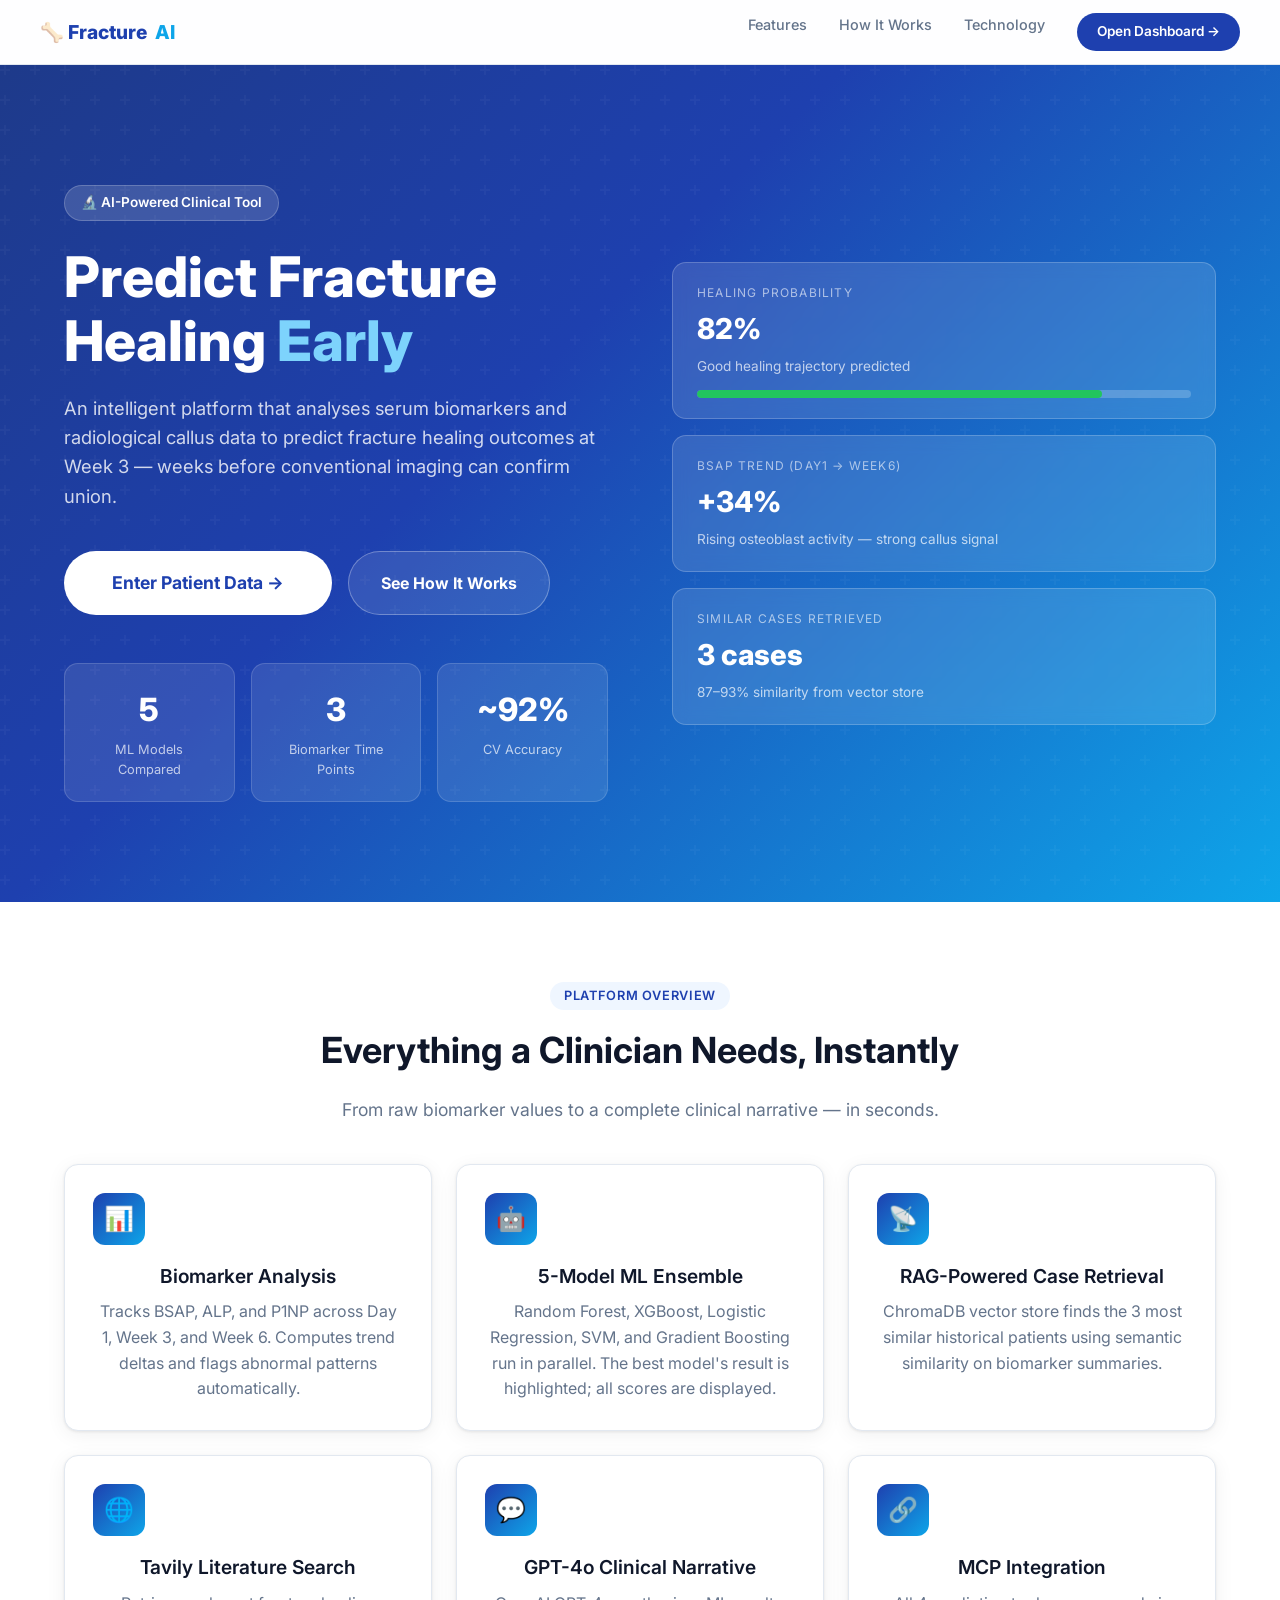
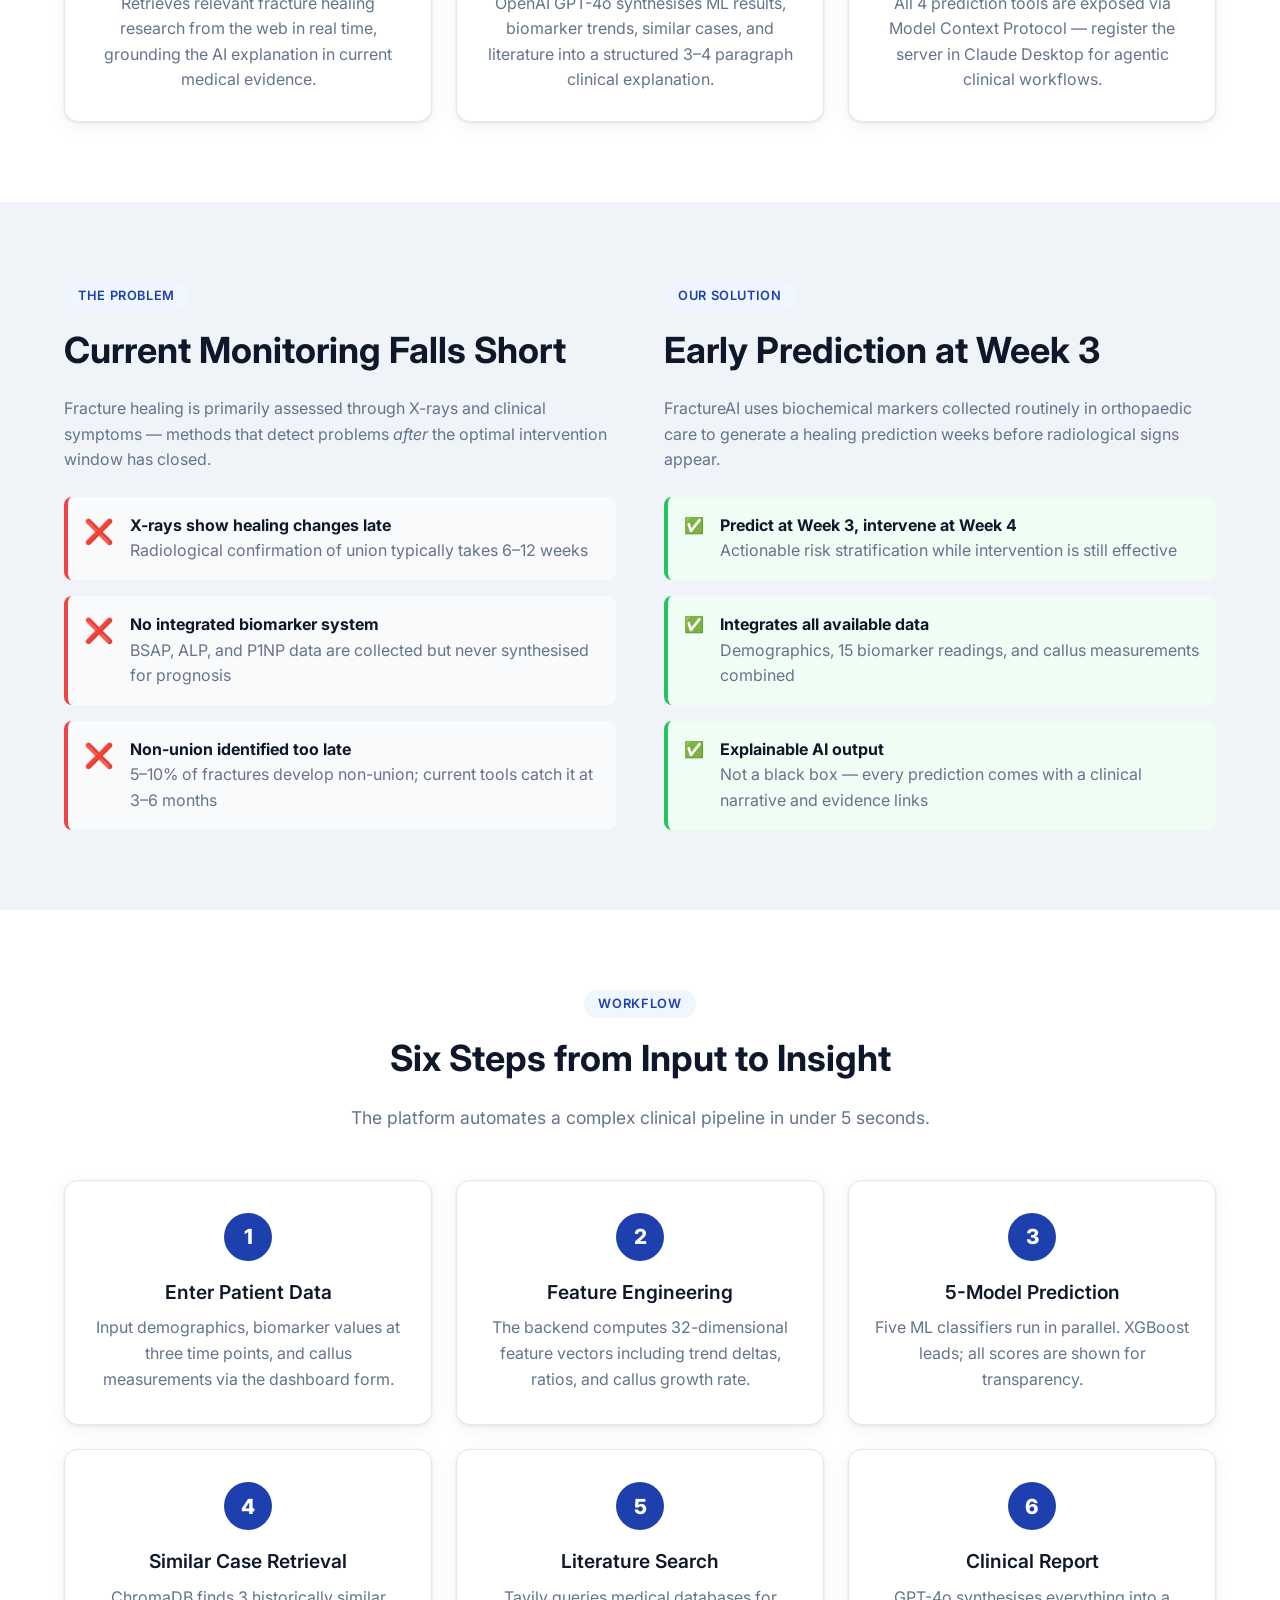
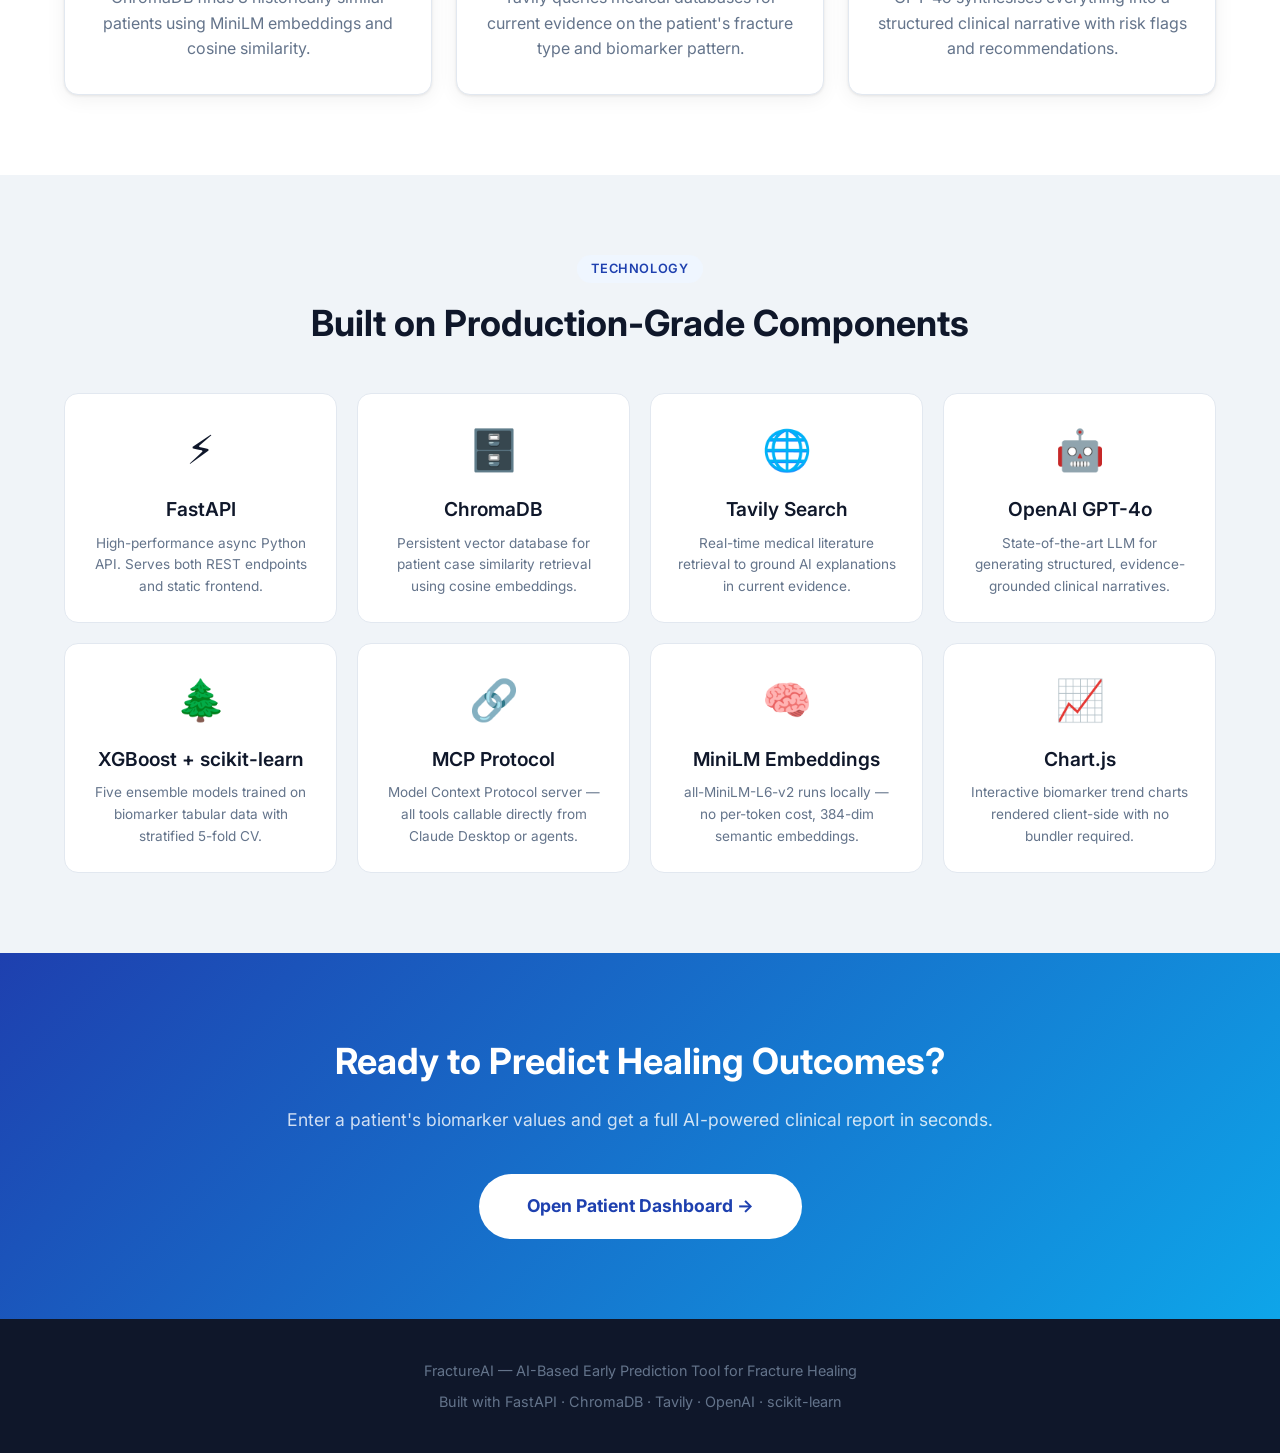
==== frontend/index.html @ 9afc596a "initial commit" ====
<!DOCTYPE html>
<html lang="en">
<head>
  <meta charset="UTF-8" />
  <meta name="viewport" content="width=device-width, initial-scale=1.0" />
  <title>FractureAI — Early Fracture Healing Prediction</title>
  <link rel="preconnect" href="https://fonts.googleapis.com" />
  <link href="https://fonts.googleapis.com/css2?family=Inter:wght@400;500;600;700;800&display=swap" rel="stylesheet" />
  <link rel="stylesheet" href="style.css" />
</head>
<body>

<!-- ── Navbar ─────────────────────────────────────────────────────── -->
<nav class="navbar">
  <div class="navbar-inner">
    <div class="navbar-brand">
      🦴 Fracture<span class="dot">AI</span>
    </div>
    <div class="navbar-links">
      <a href="#features">Features</a>
      <a href="#how-it-works">How It Works</a>
      <a href="#tech">Technology</a>
      <a href="dashboard" class="navbar-cta">Open Dashboard →</a>
    </div>
  </div>
</nav>

<!-- ── 1. Hero ──────────────────────────────────────────────────────── -->
<section class="hero">
  <div class="hero-inner">
    <div class="hero-grid">
      <div>
        <div class="hero-badge">🔬 AI-Powered Clinical Tool</div>
        <h1>Predict Fracture Healing <em style="font-style:normal;color:#7dd3fc">Early</em></h1>
        <p>
          An intelligent platform that analyses serum biomarkers and radiological callus data to predict
          fracture healing outcomes at Week 3 — weeks before conventional imaging can confirm union.
        </p>
        <div class="hero-actions">
          <a href="dashboard" class="btn btn-white btn-lg">Enter Patient Data →</a>
          <a href="#how-it-works" class="btn btn-ghost">See How It Works</a>
        </div>
        <div class="hero-stats">
          <div class="stat-card">
            <span class="stat-num">5</span>
            <div class="stat-label">ML Models Compared</div>
          </div>
          <div class="stat-card">
            <span class="stat-num">3</span>
            <div class="stat-label">Biomarker Time Points</div>
          </div>
          <div class="stat-card">
            <span class="stat-num">~92%</span>
            <div class="stat-label">CV Accuracy</div>
          </div>
        </div>
      </div>
      <div class="hero-visual">
        <div class="hero-card">
          <div class="hero-card-label">Healing Probability</div>
          <div class="hero-card-value">82%</div>
          <div class="hero-card-sub">Good healing trajectory predicted</div>
          <div class="healing-bar"><div class="healing-bar-fill" style="width:82%"></div></div>
        </div>
        <div class="hero-card">
          <div class="hero-card-label">BSAP Trend (Day1 → Week6)</div>
          <div class="hero-card-value">+34%</div>
          <div class="hero-card-sub">Rising osteoblast activity — strong callus signal</div>
        </div>
        <div class="hero-card">
          <div class="hero-card-label">Similar Cases Retrieved</div>
          <div class="hero-card-value">3 cases</div>
          <div class="hero-card-sub">87–93% similarity from vector store</div>
        </div>
      </div>
    </div>
  </div>
</section>

<!-- ── 2. What It Does ─────────────────────────────────────────────── -->
<section class="section section-alt" id="features">
  <div class="container text-center">
    <div class="tag">Platform Overview</div>
    <h2 class="section-title">Everything a Clinician Needs, Instantly</h2>
    <p class="section-subtitle">
      From raw biomarker values to a complete clinical narrative — in seconds.
    </p>
    <div class="feature-grid mt-40">
      <div class="card">
        <div class="feature-icon">📊</div>
        <h3>Biomarker Analysis</h3>
        <p class="mt-8">
          Tracks BSAP, ALP, and P1NP across Day 1, Week 3, and Week 6. Computes trend deltas and
          flags abnormal patterns automatically.
        </p>
      </div>
      <div class="card">
        <div class="feature-icon">🤖</div>
        <h3>5-Model ML Ensemble</h3>
        <p class="mt-8">
          Random Forest, XGBoost, Logistic Regression, SVM, and Gradient Boosting run in parallel.
          The best model's result is highlighted; all scores are displayed.
        </p>
      </div>
      <div class="card">
        <div class="feature-icon">📡</div>
        <h3>RAG-Powered Case Retrieval</h3>
        <p class="mt-8">
          ChromaDB vector store finds the 3 most similar historical patients using semantic
          similarity on biomarker summaries.
        </p>
      </div>
      <div class="card">
        <div class="feature-icon">🌐</div>
        <h3>Tavily Literature Search</h3>
        <p class="mt-8">
          Retrieves relevant fracture healing research from the web in real time, grounding the
          AI explanation in current medical evidence.
        </p>
      </div>
      <div class="card">
        <div class="feature-icon">💬</div>
        <h3>GPT-4o Clinical Narrative</h3>
        <p class="mt-8">
          OpenAI GPT-4o synthesises ML results, biomarker trends, similar cases, and literature
          into a structured 3–4 paragraph clinical explanation.
        </p>
      </div>
      <div class="card">
        <div class="feature-icon">🔗</div>
        <h3>MCP Integration</h3>
        <p class="mt-8">
          All 4 prediction tools are exposed via Model Context Protocol — register the server in
          Claude Desktop for agentic clinical workflows.
        </p>
      </div>
    </div>
  </div>
</section>

<!-- ── 3. Why It Matters ───────────────────────────────────────────── -->
<section class="section" id="why">
  <div class="container">
    <div class="why-grid">
      <div>
        <div class="tag">The Problem</div>
        <h2 class="section-title">Current Monitoring Falls Short</h2>
        <p>
          Fracture healing is primarily assessed through X-rays and clinical symptoms —
          methods that detect problems <em>after</em> the optimal intervention window has closed.
        </p>
        <div class="problem-list">
          <div class="problem-item">
            <div class="icon">❌</div>
            <div>
              <strong>X-rays show healing changes late</strong>
              <p>Radiological confirmation of union typically takes 6–12 weeks</p>
            </div>
          </div>
          <div class="problem-item">
            <div class="icon">❌</div>
            <div>
              <strong>No integrated biomarker system</strong>
              <p>BSAP, ALP, and P1NP data are collected but never synthesised for prognosis</p>
            </div>
          </div>
          <div class="problem-item">
            <div class="icon">❌</div>
            <div>
              <strong>Non-union identified too late</strong>
              <p>5–10% of fractures develop non-union; current tools catch it at 3–6 months</p>
            </div>
          </div>
        </div>
      </div>
      <div>
        <div class="tag">Our Solution</div>
        <h2 class="section-title">Early Prediction at Week 3</h2>
        <p>
          FractureAI uses biochemical markers collected routinely in orthopaedic care to generate
          a healing prediction weeks before radiological signs appear.
        </p>
        <div class="solution-list">
          <div class="solution-item">
            <div class="icon">✅</div>
            <div>
              <strong>Predict at Week 3, intervene at Week 4</strong>
              <p>Actionable risk stratification while intervention is still effective</p>
            </div>
          </div>
          <div class="solution-item">
            <div class="icon">✅</div>
            <div>
              <strong>Integrates all available data</strong>
              <p>Demographics, 15 biomarker readings, and callus measurements combined</p>
            </div>
          </div>
          <div class="solution-item">
            <div class="icon">✅</div>
            <div>
              <strong>Explainable AI output</strong>
              <p>Not a black box — every prediction comes with a clinical narrative and evidence links</p>
            </div>
          </div>
        </div>
      </div>
    </div>
  </div>
</section>

<!-- ── 4. How It Works ─────────────────────────────────────────────── -->
<section class="section section-alt" id="how-it-works">
  <div class="container text-center">
    <div class="tag">Workflow</div>
    <h2 class="section-title">Six Steps from Input to Insight</h2>
    <p class="section-subtitle">The platform automates a complex clinical pipeline in under 5 seconds.</p>
    <div class="steps-grid">
      <div class="card step-card">
        <div class="step-num">1</div>
        <h3>Enter Patient Data</h3>
        <p class="mt-8">Input demographics, biomarker values at three time points, and callus measurements via the dashboard form.</p>
      </div>
      <div class="card step-card">
        <div class="step-num">2</div>
        <h3>Feature Engineering</h3>
        <p class="mt-8">The backend computes 32-dimensional feature vectors including trend deltas, ratios, and callus growth rate.</p>
      </div>
      <div class="card step-card">
        <div class="step-num">3</div>
        <h3>5-Model Prediction</h3>
        <p class="mt-8">Five ML classifiers run in parallel. XGBoost leads; all scores are shown for transparency.</p>
      </div>
      <div class="card step-card">
        <div class="step-num">4</div>
        <h3>Similar Case Retrieval</h3>
        <p class="mt-8">ChromaDB finds 3 historically similar patients using MiniLM embeddings and cosine similarity.</p>
      </div>
      <div class="card step-card">
        <div class="step-num">5</div>
        <h3>Literature Search</h3>
        <p class="mt-8">Tavily queries medical databases for current evidence on the patient's fracture type and biomarker pattern.</p>
      </div>
      <div class="card step-card">
        <div class="step-num">6</div>
        <h3>Clinical Report</h3>
        <p class="mt-8">GPT-4o synthesises everything into a structured clinical narrative with risk flags and recommendations.</p>
      </div>
    </div>
  </div>
</section>

<!-- ── 5. Tech Stack ───────────────────────────────────────────────── -->
<section class="section" id="tech">
  <div class="container text-center">
    <div class="tag">Technology</div>
    <h2 class="section-title">Built on Production-Grade Components</h2>
    <div class="tech-grid">
      <div class="tech-card">
        <div class="tech-icon">⚡</div>
        <h3>FastAPI</h3>
        <p class="mt-8" style="font-size:0.85rem">High-performance async Python API. Serves both REST endpoints and static frontend.</p>
      </div>
      <div class="tech-card">
        <div class="tech-icon">🗄️</div>
        <h3>ChromaDB</h3>
        <p class="mt-8" style="font-size:0.85rem">Persistent vector database for patient case similarity retrieval using cosine embeddings.</p>
      </div>
      <div class="tech-card">
        <div class="tech-icon">🌐</div>
        <h3>Tavily Search</h3>
        <p class="mt-8" style="font-size:0.85rem">Real-time medical literature retrieval to ground AI explanations in current evidence.</p>
      </div>
      <div class="tech-card">
        <div class="tech-icon">🤖</div>
        <h3>OpenAI GPT-4o</h3>
        <p class="mt-8" style="font-size:0.85rem">State-of-the-art LLM for generating structured, evidence-grounded clinical narratives.</p>
      </div>
      <div class="tech-card">
        <div class="tech-icon">🌲</div>
        <h3>XGBoost + scikit-learn</h3>
        <p class="mt-8" style="font-size:0.85rem">Five ensemble models trained on biomarker tabular data with stratified 5-fold CV.</p>
      </div>
      <div class="tech-card">
        <div class="tech-icon">🔗</div>
        <h3>MCP Protocol</h3>
        <p class="mt-8" style="font-size:0.85rem">Model Context Protocol server — all tools callable directly from Claude Desktop or agents.</p>
      </div>
      <div class="tech-card">
        <div class="tech-icon">🧠</div>
        <h3>MiniLM Embeddings</h3>
        <p class="mt-8" style="font-size:0.85rem">all-MiniLM-L6-v2 runs locally — no per-token cost, 384-dim semantic embeddings.</p>
      </div>
      <div class="tech-card">
        <div class="tech-icon">📈</div>
        <h3>Chart.js</h3>
        <p class="mt-8" style="font-size:0.85rem">Interactive biomarker trend charts rendered client-side with no bundler required.</p>
      </div>
    </div>
  </div>
</section>

<!-- ── 6. CTA ──────────────────────────────────────────────────────── -->
<section class="cta-section">
  <div class="container">
    <h2>Ready to Predict Healing Outcomes?</h2>
    <p>Enter a patient's biomarker values and get a full AI-powered clinical report in seconds.</p>
    <a href="dashboard" class="btn btn-white btn-lg">Open Patient Dashboard →</a>
  </div>
</section>

<!-- ── Footer ─────────────────────────────────────────────────────── -->
<footer>
  <div class="container">
    <p>FractureAI — AI-Based Early Prediction Tool for Fracture Healing</p>
    <p style="margin-top:8px">Built with FastAPI · ChromaDB · Tavily · OpenAI · scikit-learn</p>
  </div>
</footer>

</body>
</html>
---- frontend/style.css ----
/* =====================================================================
   Design tokens
   ===================================================================== */
:root {
  --primary:      #1e40af;
  --primary-dark: #1e3a8a;
  --secondary:    #0ea5e9;
  --accent:       #06b6d4;
  --good:         #22c55e;
  --moderate:     #f59e0b;
  --poor:         #ef4444;
  --bg:           #f0f4f8;
  --surface:      #ffffff;
  --surface-2:    #f8fafc;
  --border:       #e2e8f0;
  --text:         #0f172a;
  --text-muted:   #64748b;
  --radius:       14px;
  --radius-sm:    8px;
  --shadow:       0 1px 3px rgba(0,0,0,0.08), 0 4px 20px rgba(0,0,0,0.06);
  --shadow-lg:    0 8px 40px rgba(0,0,0,0.12);
  --font:         'Inter', system-ui, -apple-system, sans-serif;
}

/* =====================================================================
   Reset & base
   ===================================================================== */
*, *::before, *::after { box-sizing: border-box; margin: 0; padding: 0; }
html { scroll-behavior: smooth; font-size: 16px; }
body { font-family: var(--font); background: var(--bg); color: var(--text); line-height: 1.6; }
a { color: var(--primary); text-decoration: none; }
img { max-width: 100%; }
ul { list-style: none; }

/* =====================================================================
   Typography
   ===================================================================== */
h1 { font-size: clamp(2rem, 5vw, 3.5rem); font-weight: 800; line-height: 1.15; }
h2 { font-size: clamp(1.5rem, 3vw, 2.25rem); font-weight: 700; }
h3 { font-size: 1.2rem; font-weight: 600; }
p  { color: var(--text-muted); }

/* =====================================================================
   Layout helpers
   ===================================================================== */
.container  { max-width: 1200px; margin: 0 auto; padding: 0 24px; }
.section    { padding: 80px 0; }
.section-alt { background: var(--surface); }
.text-center { text-align: center; }
.flex       { display: flex; }
.flex-center { display: flex; align-items: center; justify-content: center; }
.gap-16     { gap: 16px; }
.gap-24     { gap: 24px; }
.mt-8       { margin-top: 8px; }
.mt-16      { margin-top: 16px; }
.mt-24      { margin-top: 24px; }
.mt-40      { margin-top: 40px; }

/* =====================================================================
   Navbar
   ===================================================================== */
.navbar {
  position: sticky; top: 0; z-index: 100;
  background: rgba(255,255,255,0.9);
  backdrop-filter: blur(12px);
  border-bottom: 1px solid var(--border);
  padding: 0 24px;
}
.navbar-inner {
  max-width: 1200px; margin: 0 auto;
  display: flex; align-items: center; justify-content: space-between;
  height: 64px;
}
.navbar-brand {
  font-size: 1.2rem; font-weight: 800; color: var(--primary);
  display: flex; align-items: center; gap: 8px;
}
.navbar-brand .dot { color: var(--secondary); }
.navbar-links { display: flex; gap: 32px; }
.navbar-links a { font-size: 0.9rem; font-weight: 500; color: var(--text-muted); transition: color .2s; }
.navbar-links a:hover { color: var(--primary); }
.navbar-cta {
  background: var(--primary); color: #fff !important;
  padding: 8px 20px; border-radius: 50px;
  font-weight: 600 !important; font-size: 0.85rem !important;
  transition: background .2s;
}
.navbar-cta:hover { background: var(--primary-dark) !important; color: #fff !important; }

/* =====================================================================
   Buttons
   ===================================================================== */
.btn {
  display: inline-flex; align-items: center; gap: 8px;
  padding: 14px 32px; border-radius: 50px;
  font-weight: 700; font-size: 1rem; cursor: pointer;
  border: none; transition: all .2s; text-decoration: none;
}
.btn-primary { background: var(--primary); color: #fff; }
.btn-primary:hover { background: var(--primary-dark); transform: translateY(-1px); box-shadow: 0 6px 20px rgba(30,64,175,0.3); }
.btn-outline { background: transparent; color: var(--primary); border: 2px solid var(--primary); }
.btn-outline:hover { background: var(--primary); color: #fff; }
.btn-sm { padding: 10px 24px; font-size: 0.9rem; }
.btn-lg { padding: 18px 48px; font-size: 1.1rem; }

/* =====================================================================
   Hero
   ===================================================================== */
.hero {
  background: linear-gradient(135deg, #1e3a8a 0%, #1e40af 40%, #0ea5e9 100%);
  color: #fff; padding: 120px 0 100px; overflow: hidden; position: relative;
}
.hero::before {
  content: '';
  position: absolute; inset: 0;
  background: url("data:image/svg+xml,%3Csvg width='60' height='60' viewBox='0 0 60 60' xmlns='http://www.w3.org/2000/svg'%3E%3Cg fill='none' fill-rule='evenodd'%3E%3Cg fill='%23ffffff' fill-opacity='0.03'%3E%3Cpath d='M36 34v-4h-2v4h-4v2h4v4h2v-4h4v-2h-4zm0-30V0h-2v4h-4v2h4v4h2V6h4V4h-4zM6 34v-4H4v4H0v2h4v4h2v-4h4v-2H6zM6 4V0H4v4H0v2h4v4h2V6h4V4H6z'/%3E%3C/g%3E%3C/g%3E%3C/svg%3E");
}
.hero-inner { position: relative; max-width: 1200px; margin: 0 auto; padding: 0 24px; }
.hero-grid { display: grid; grid-template-columns: 1fr 1fr; gap: 64px; align-items: center; }
.hero-badge {
  display: inline-flex; align-items: center; gap: 8px;
  background: rgba(255,255,255,0.15); color: #fff;
  padding: 6px 16px; border-radius: 50px; font-size: 0.85rem; font-weight: 600;
  margin-bottom: 24px; border: 1px solid rgba(255,255,255,0.2);
}
.hero h1 { color: #fff; margin-bottom: 20px; }
.hero p { color: rgba(255,255,255,0.8); font-size: 1.15rem; margin-bottom: 40px; }
.hero-actions { display: flex; gap: 16px; flex-wrap: wrap; }
.btn-white { background: #fff; color: var(--primary); font-weight: 700; }
.btn-white:hover { background: #f0f4ff; transform: translateY(-1px); box-shadow: 0 6px 20px rgba(0,0,0,0.15); }
.btn-ghost { background: rgba(255,255,255,0.1); color: #fff; border: 1px solid rgba(255,255,255,0.3); }
.btn-ghost:hover { background: rgba(255,255,255,0.2); }
.hero-stats { display: grid; grid-template-columns: repeat(3,1fr); gap: 16px; margin-top: 48px; }
.stat-card {
  background: rgba(255,255,255,0.1); border: 1px solid rgba(255,255,255,0.15);
  border-radius: var(--radius); padding: 20px; text-align: center;
}
.stat-card .stat-num { font-size: 2rem; font-weight: 800; color: #fff; display: block; }
.stat-card .stat-label { font-size: 0.8rem; color: rgba(255,255,255,0.7); margin-top: 4px; }
.hero-visual {
  display: flex; flex-direction: column; gap: 16px;
}
.hero-card {
  background: rgba(255,255,255,0.12); border: 1px solid rgba(255,255,255,0.2);
  border-radius: var(--radius); padding: 20px 24px;
  backdrop-filter: blur(8px);
}
.hero-card-label { font-size: 0.75rem; color: rgba(255,255,255,0.6); text-transform: uppercase; letter-spacing: 0.1em; }
.hero-card-value { font-size: 1.8rem; font-weight: 800; color: #fff; margin: 4px 0; }
.hero-card-sub { font-size: 0.85rem; color: rgba(255,255,255,0.7); }
.healing-bar { height: 8px; background: rgba(255,255,255,0.2); border-radius: 4px; margin-top: 12px; overflow: hidden; }
.healing-bar-fill { height: 100%; border-radius: 4px; background: var(--good); transition: width 1s ease; }

/* =====================================================================
   Cards / grids
   ===================================================================== */
.card {
  background: var(--surface); border: 1px solid var(--border);
  border-radius: var(--radius); padding: 28px;
  box-shadow: var(--shadow); transition: transform .2s, box-shadow .2s;
}
.card:hover { transform: translateY(-3px); box-shadow: var(--shadow-lg); }
.feature-grid { display: grid; grid-template-columns: repeat(3,1fr); gap: 24px; }
.feature-icon {
  width: 52px; height: 52px; border-radius: 12px;
  background: linear-gradient(135deg, var(--primary), var(--secondary));
  display: flex; align-items: center; justify-content: center;
  font-size: 1.5rem; margin-bottom: 16px;
}
.steps-grid { display: grid; grid-template-columns: repeat(3,1fr); gap: 24px; margin-top: 48px; }
.step-card { text-align: center; padding: 32px 24px; }
.step-num {
  width: 48px; height: 48px; border-radius: 50%;
  background: var(--primary); color: #fff;
  font-size: 1.3rem; font-weight: 800;
  display: flex; align-items: center; justify-content: center;
  margin: 0 auto 16px;
}
.tech-grid { display: grid; grid-template-columns: repeat(4,1fr); gap: 20px; margin-top: 40px; }
.tech-card {
  background: var(--surface); border: 1px solid var(--border);
  border-radius: var(--radius); padding: 24px;
  text-align: center; transition: transform .2s;
}
.tech-card:hover { transform: translateY(-2px); }
.tech-icon { font-size: 2.5rem; margin-bottom: 12px; }

/* =====================================================================
   Section titles
   ===================================================================== */
.section-title { margin-bottom: 16px; }
.section-subtitle { font-size: 1.1rem; color: var(--text-muted); max-width: 640px; margin: 0 auto; }
.tag {
  display: inline-block;
  background: #eff6ff; color: var(--primary);
  padding: 4px 14px; border-radius: 50px;
  font-size: 0.8rem; font-weight: 600; text-transform: uppercase; letter-spacing: 0.05em;
  margin-bottom: 12px;
}

/* =====================================================================
   Why It Matters
   ===================================================================== */
.why-grid { display: grid; grid-template-columns: 1fr 1fr; gap: 48px; align-items: center; }
.problem-list { display: flex; flex-direction: column; gap: 16px; margin-top: 24px; }
.problem-item {
  display: flex; gap: 16px; align-items: flex-start;
  padding: 16px; background: var(--surface-2); border-radius: var(--radius-sm);
  border-left: 4px solid var(--poor);
}
.problem-item .icon { font-size: 1.5rem; }
.solution-list { display: flex; flex-direction: column; gap: 16px; margin-top: 24px; }
.solution-item {
  display: flex; gap: 16px; align-items: flex-start;
  padding: 16px; background: #f0fdf4; border-radius: var(--radius-sm);
  border-left: 4px solid var(--good);
}

/* =====================================================================
   CTA section
   ===================================================================== */
.cta-section {
  background: linear-gradient(135deg, var(--primary), var(--secondary));
  padding: 80px 0; text-align: center; color: #fff;
}
.cta-section h2 { color: #fff; }
.cta-section p { color: rgba(255,255,255,0.8); font-size: 1.1rem; margin: 16px 0 40px; }

/* =====================================================================
   Footer
   ===================================================================== */
footer {
  background: #0f172a; color: rgba(255,255,255,0.5);
  padding: 40px 0; text-align: center; font-size: 0.9rem;
}

/* =====================================================================
   Dashboard — layout
   ===================================================================== */
.dashboard-layout {
  display: grid; grid-template-columns: 460px 1fr;
  gap: 24px; max-width: 1400px; margin: 0 auto;
  padding: 24px; min-height: calc(100vh - 64px);
  align-items: start;
}
.form-panel {
  background: var(--surface); border: 1px solid var(--border);
  border-radius: var(--radius); box-shadow: var(--shadow);
  position: sticky; top: 88px;
}
.form-panel-header {
  padding: 24px 28px 20px;
  border-bottom: 1px solid var(--border);
}
.form-panel-header h2 { font-size: 1.3rem; }
.form-body { padding: 24px 28px; }
.results-panel { display: flex; flex-direction: column; gap: 20px; }

/* =====================================================================
   Form
   ===================================================================== */
.form-section { margin-bottom: 28px; }
.form-section-title {
  font-size: 0.75rem; font-weight: 700; text-transform: uppercase;
  letter-spacing: 0.08em; color: var(--primary); margin-bottom: 14px;
  padding-bottom: 8px; border-bottom: 1px solid var(--border);
}
.form-row { display: grid; grid-template-columns: 1fr 1fr; gap: 12px; }
.form-row.cols-3 { grid-template-columns: 1fr 1fr 1fr; }
.form-group { display: flex; flex-direction: column; gap: 6px; }
.form-group label { font-size: 0.8rem; font-weight: 600; color: var(--text-muted); }
.form-group input, .form-group select {
  border: 1px solid var(--border); border-radius: var(--radius-sm);
  padding: 9px 12px; font-size: 0.9rem; color: var(--text);
  background: var(--surface-2); transition: border-color .2s;
  width: 100%;
}
.form-group input:focus, .form-group select:focus {
  outline: none; border-color: var(--primary);
  box-shadow: 0 0 0 3px rgba(30,64,175,0.08);
}
.radio-group { display: flex; gap: 12px; flex-wrap: wrap; margin-top: 4px; }
.radio-label {
  display: flex; align-items: center; gap: 6px;
  font-size: 0.85rem; cursor: pointer; padding: 8px 14px;
  border: 1px solid var(--border); border-radius: var(--radius-sm);
  transition: all .15s;
}
.radio-label:has(input:checked) {
  border-color: var(--primary); background: #eff6ff; color: var(--primary);
}
.radio-label input { display: none; }

/* Tabs */
.tabs { display: flex; gap: 0; border-bottom: 1px solid var(--border); margin-bottom: 16px; }
.tab-btn {
  flex: 1; padding: 8px; font-size: 0.8rem; font-weight: 600;
  background: none; border: none; border-bottom: 2px solid transparent;
  cursor: pointer; color: var(--text-muted); transition: all .2s;
}
.tab-btn.active { color: var(--primary); border-bottom-color: var(--primary); }
.tab-panel { display: none; }
.tab-panel.active { display: block; }

.submit-btn {
  width: 100%; padding: 14px; background: var(--primary); color: #fff;
  border: none; border-radius: var(--radius-sm); font-size: 1rem; font-weight: 700;
  cursor: pointer; transition: all .2s; margin-top: 8px;
  display: flex; align-items: center; justify-content: center; gap: 8px;
}
.submit-btn:hover { background: var(--primary-dark); }
.submit-btn:disabled { opacity: 0.6; cursor: not-allowed; }

/* =====================================================================
   Results cards
   ===================================================================== */
.result-card {
  background: var(--surface); border: 1px solid var(--border);
  border-radius: var(--radius); padding: 24px; box-shadow: var(--shadow);
}
.result-card-title {
  font-size: 0.75rem; font-weight: 700; text-transform: uppercase;
  letter-spacing: 0.08em; color: var(--text-muted); margin-bottom: 16px;
}
.empty-state {
  background: var(--surface); border: 2px dashed var(--border);
  border-radius: var(--radius); padding: 60px 24px;
  text-align: center; color: var(--text-muted);
}
.empty-icon { font-size: 3rem; margin-bottom: 16px; }

/* Gauge */
.gauge-wrap { display: flex; align-items: center; gap: 32px; }
.gauge-svg-wrap { position: relative; width: 160px; height: 160px; flex-shrink: 0; }
.gauge-svg { transform: rotate(-90deg); }
.gauge-bg { fill: none; stroke: var(--border); stroke-width: 12; }
.gauge-arc { fill: none; stroke-width: 12; stroke-linecap: round; transition: stroke-dasharray 1s ease; }
.gauge-label {
  position: absolute; inset: 0;
  display: flex; flex-direction: column; align-items: center; justify-content: center;
}
.gauge-pct { font-size: 2rem; font-weight: 800; color: var(--text); }
.gauge-sub { font-size: 0.75rem; color: var(--text-muted); }
.gauge-info { flex: 1; }
.category-badge {
  display: inline-block; padding: 6px 18px; border-radius: 50px;
  font-weight: 700; font-size: 0.9rem; margin-bottom: 12px;
}
.badge-good     { background: #dcfce7; color: #166534; }
.badge-moderate { background: #fef3c7; color: #92400e; }
.badge-poor     { background: #fee2e2; color: #991b1b; }
.model-scores { display: flex; flex-direction: column; gap: 8px; margin-top: 8px; }
.model-score-row { display: flex; align-items: center; gap: 8px; font-size: 0.85rem; }
.model-name { width: 140px; color: var(--text-muted); }
.score-bar-wrap { flex: 1; background: var(--border); border-radius: 4px; height: 6px; overflow: hidden; }
.score-bar { height: 100%; background: var(--primary); border-radius: 4px; transition: width .8s ease; }
.score-val { width: 36px; text-align: right; font-weight: 600; color: var(--text); }

/* Charts */
.charts-grid { display: grid; grid-template-columns: 1fr 1fr; gap: 16px; }
.chart-box { background: var(--surface-2); border-radius: var(--radius-sm); padding: 16px; }
.chart-box canvas { max-height: 160px; }

/* Similar cases */
.cases-table { width: 100%; border-collapse: collapse; font-size: 0.85rem; }
.cases-table th {
  text-align: left; padding: 8px 12px; font-size: 0.75rem;
  color: var(--text-muted); border-bottom: 1px solid var(--border);
  font-weight: 600; text-transform: uppercase; letter-spacing: 0.05em;
}
.cases-table td { padding: 10px 12px; border-bottom: 1px solid var(--border); }
.cases-table tr:last-child td { border-bottom: none; }
.outcome-pill {
  padding: 3px 10px; border-radius: 50px; font-size: 0.75rem; font-weight: 600;
}
.sim-score { color: var(--text-muted); font-size: 0.8rem; }

/* Explanation */
.explanation-text {
  font-size: 0.92rem; line-height: 1.75; color: var(--text);
  white-space: pre-wrap;
}

/* Risk flags */
.flags-list { display: flex; flex-direction: column; gap: 8px; }
.flag-item {
  display: flex; align-items: flex-start; gap: 10px;
  padding: 10px 14px; border-radius: var(--radius-sm);
  background: #fff7ed; border-left: 3px solid var(--moderate);
  font-size: 0.88rem;
}
.rec-item {
  display: flex; align-items: flex-start; gap: 10px;
  padding: 10px 14px; border-radius: var(--radius-sm);
  background: #f0fdf4; border-left: 3px solid var(--good);
  font-size: 0.88rem;
}

/* Loading spinner */
.spinner {
  width: 20px; height: 20px;
  border: 2px solid rgba(255,255,255,0.4);
  border-top-color: #fff;
  border-radius: 50%; animation: spin .6s linear infinite;
}
@keyframes spin { to { transform: rotate(360deg); } }

/* =====================================================================
   Responsive
   ===================================================================== */
@media (max-width: 1100px) {
  .dashboard-layout { grid-template-columns: 1fr; }
  .form-panel { position: static; }
  .feature-grid { grid-template-columns: 1fr 1fr; }
  .tech-grid { grid-template-columns: 1fr 1fr; }
}
@media (max-width: 768px) {
  .hero-grid { grid-template-columns: 1fr; }
  .hero-visual { display: none; }
  .why-grid { grid-template-columns: 1fr; }
  .feature-grid { grid-template-columns: 1fr; }
  .steps-grid { grid-template-columns: 1fr; }
  .tech-grid { grid-template-columns: 1fr 1fr; }
  .charts-grid { grid-template-columns: 1fr; }
  .form-row { grid-template-columns: 1fr; }
  .navbar-links { display: none; }
}
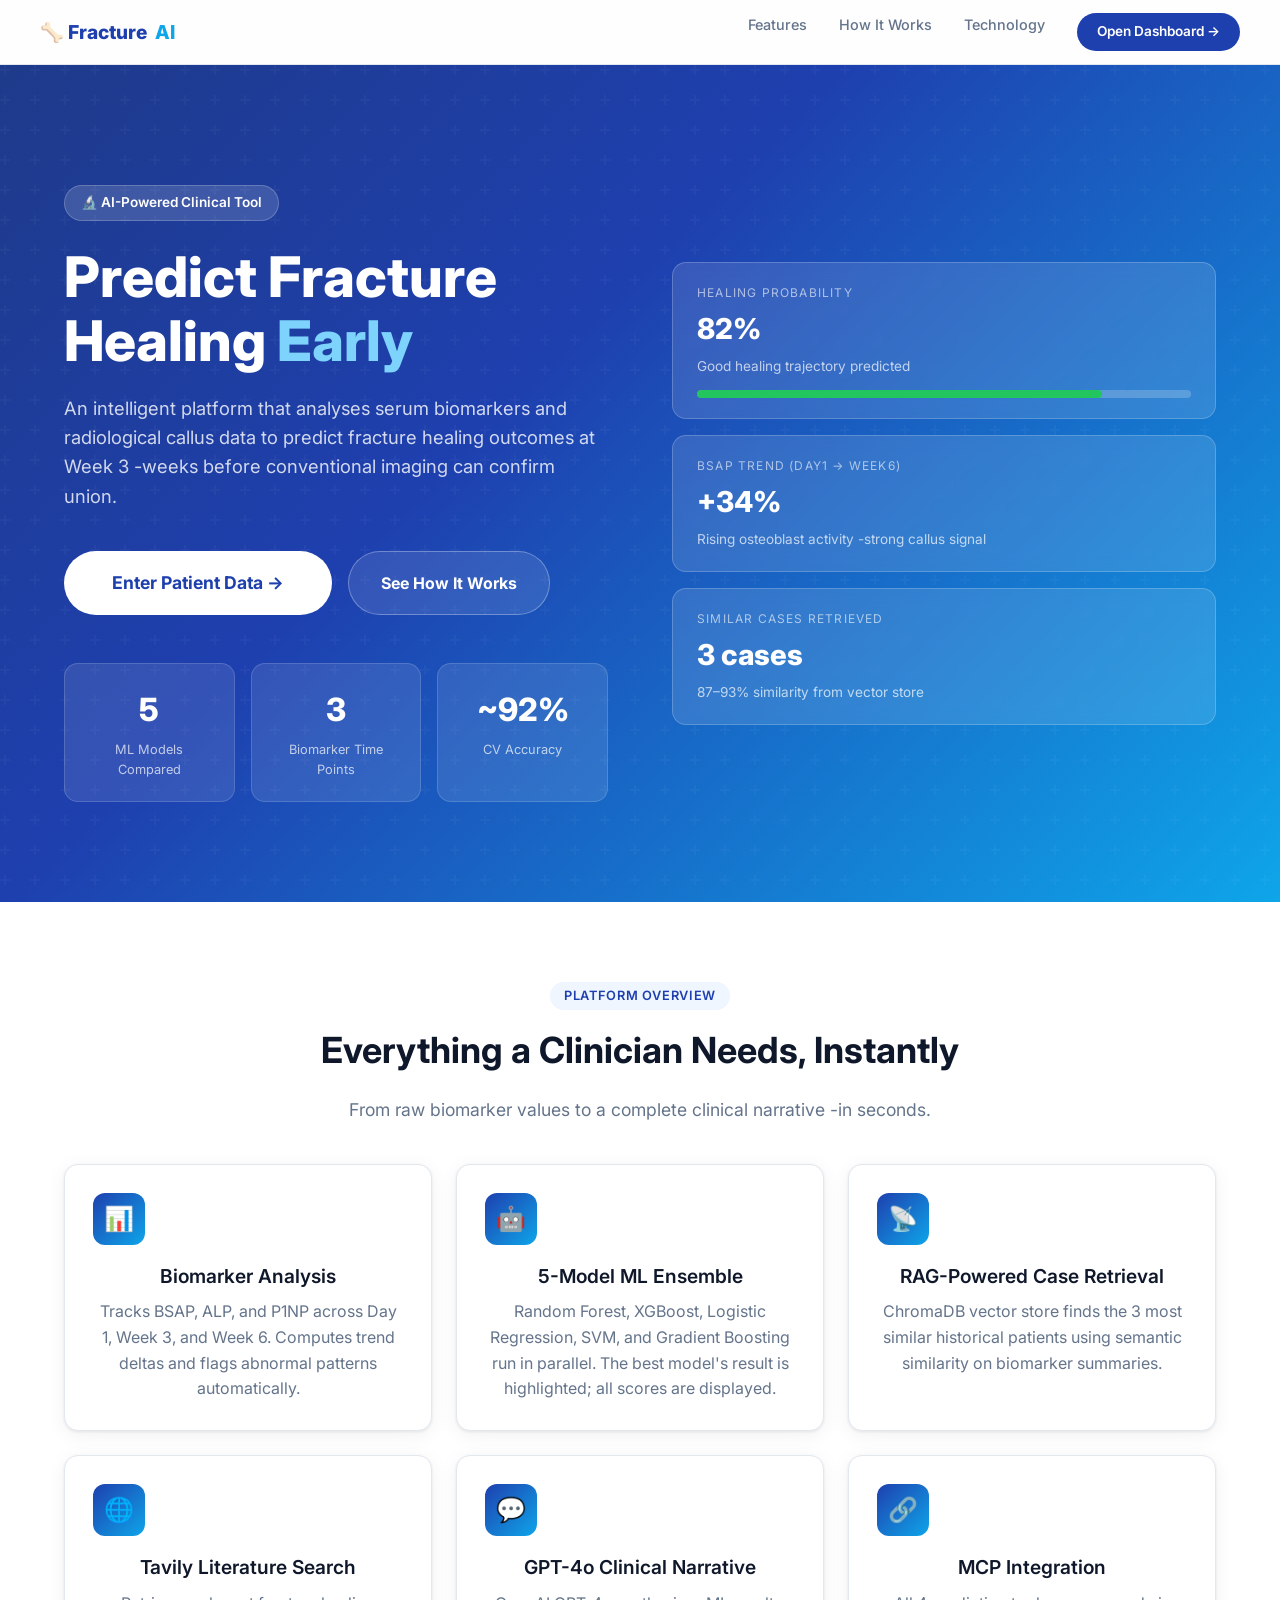
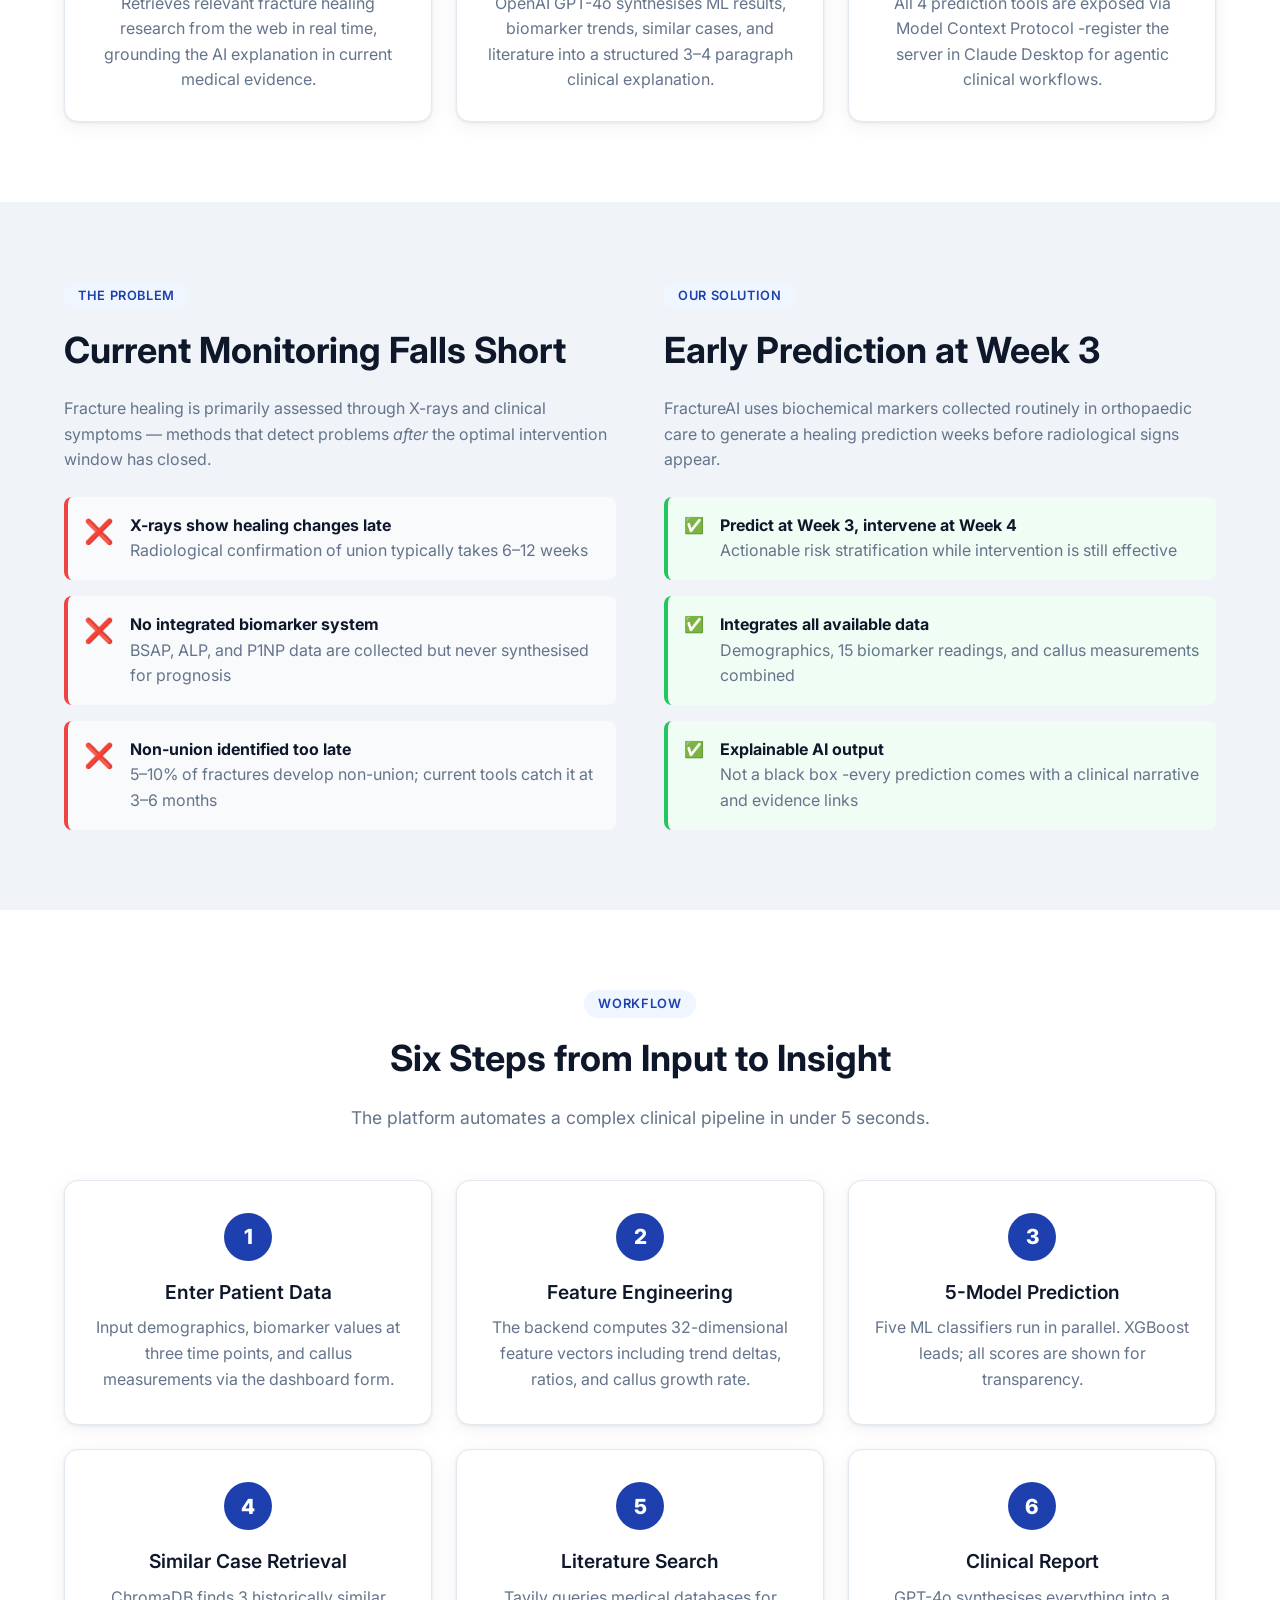
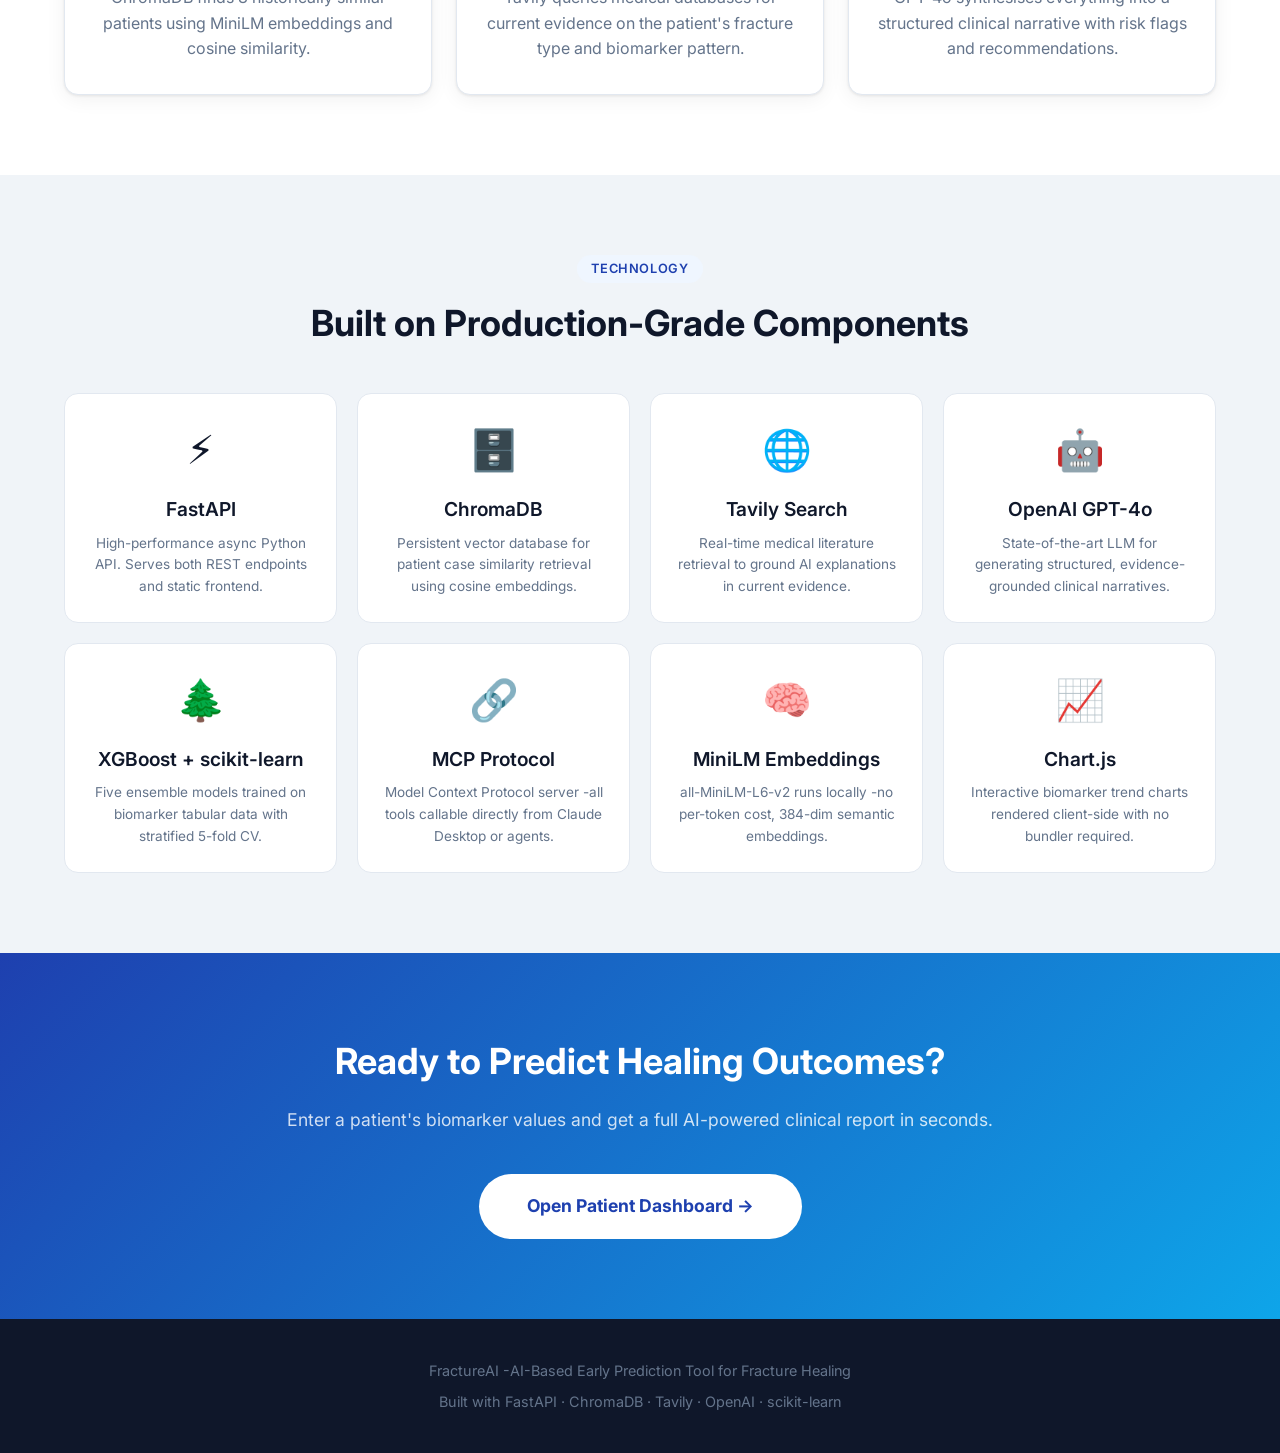
==== commit bbd2ae10: "Update README and frontend files for consistency; adjust logging format and enhance model training m" ====
--- a/frontend/index.html
+++ b/frontend/index.html
@@ -3,7 +3,7 @@
 <head>
   <meta charset="UTF-8" />
   <meta name="viewport" content="width=device-width, initial-scale=1.0" />
-  <title>FractureAI — Early Fracture Healing Prediction</title>
+  <title>FractureAI -Early Fracture Healing Prediction</title>
   <link rel="preconnect" href="https://fonts.googleapis.com" />
   <link href="https://fonts.googleapis.com/css2?family=Inter:wght@400;500;600;700;800&display=swap" rel="stylesheet" />
   <link rel="stylesheet" href="style.css" />
@@ -34,7 +34,7 @@
         <h1>Predict Fracture Healing <em style="font-style:normal;color:#7dd3fc">Early</em></h1>
         <p>
           An intelligent platform that analyses serum biomarkers and radiological callus data to predict
-          fracture healing outcomes at Week 3 — weeks before conventional imaging can confirm union.
+          fracture healing outcomes at Week 3 -weeks before conventional imaging can confirm union.
         </p>
         <div class="hero-actions">
           <a href="dashboard" class="btn btn-white btn-lg">Enter Patient Data →</a>
@@ -65,7 +65,7 @@
         <div class="hero-card">
           <div class="hero-card-label">BSAP Trend (Day1 → Week6)</div>
           <div class="hero-card-value">+34%</div>
-          <div class="hero-card-sub">Rising osteoblast activity — strong callus signal</div>
+          <div class="hero-card-sub">Rising osteoblast activity -strong callus signal</div>
         </div>
         <div class="hero-card">
           <div class="hero-card-label">Similar Cases Retrieved</div>
@@ -83,7 +83,7 @@
     <div class="tag">Platform Overview</div>
     <h2 class="section-title">Everything a Clinician Needs, Instantly</h2>
     <p class="section-subtitle">
-      From raw biomarker values to a complete clinical narrative — in seconds.
+      From raw biomarker values to a complete clinical narrative -in seconds.
     </p>
     <div class="feature-grid mt-40">
       <div class="card">
@@ -130,7 +130,7 @@
         <div class="feature-icon">🔗</div>
         <h3>MCP Integration</h3>
         <p class="mt-8">
-          All 4 prediction tools are exposed via Model Context Protocol — register the server in
+          All 4 prediction tools are exposed via Model Context Protocol -register the server in
           Claude Desktop for agentic clinical workflows.
         </p>
       </div>
@@ -199,7 +199,7 @@
             <div class="icon">✅</div>
             <div>
               <strong>Explainable AI output</strong>
-              <p>Not a black box — every prediction comes with a clinical narrative and evidence links</p>
+              <p>Not a black box -every prediction comes with a clinical narrative and evidence links</p>
             </div>
           </div>
         </div>
@@ -283,12 +283,12 @@
       <div class="tech-card">
         <div class="tech-icon">🔗</div>
         <h3>MCP Protocol</h3>
-        <p class="mt-8" style="font-size:0.85rem">Model Context Protocol server — all tools callable directly from Claude Desktop or agents.</p>
+        <p class="mt-8" style="font-size:0.85rem">Model Context Protocol server -all tools callable directly from Claude Desktop or agents.</p>
       </div>
       <div class="tech-card">
         <div class="tech-icon">🧠</div>
         <h3>MiniLM Embeddings</h3>
-        <p class="mt-8" style="font-size:0.85rem">all-MiniLM-L6-v2 runs locally — no per-token cost, 384-dim semantic embeddings.</p>
+        <p class="mt-8" style="font-size:0.85rem">all-MiniLM-L6-v2 runs locally -no per-token cost, 384-dim semantic embeddings.</p>
       </div>
       <div class="tech-card">
         <div class="tech-icon">📈</div>
@@ -311,7 +311,7 @@
 <!-- ── Footer ─────────────────────────────────────────────────────── -->
 <footer>
   <div class="container">
-    <p>FractureAI — AI-Based Early Prediction Tool for Fracture Healing</p>
+    <p>FractureAI -AI-Based Early Prediction Tool for Fracture Healing</p>
     <p style="margin-top:8px">Built with FastAPI · ChromaDB · Tavily · OpenAI · scikit-learn</p>
   </div>
 </footer>
--- a/frontend/style.css
+++ b/frontend/style.css
@@ -235,7 +235,7 @@
 }
 
 /* =====================================================================
-   Dashboard — layout
+   Dashboard -layout
    ===================================================================== */
 .dashboard-layout {
   display: grid; grid-template-columns: 460px 1fr;
